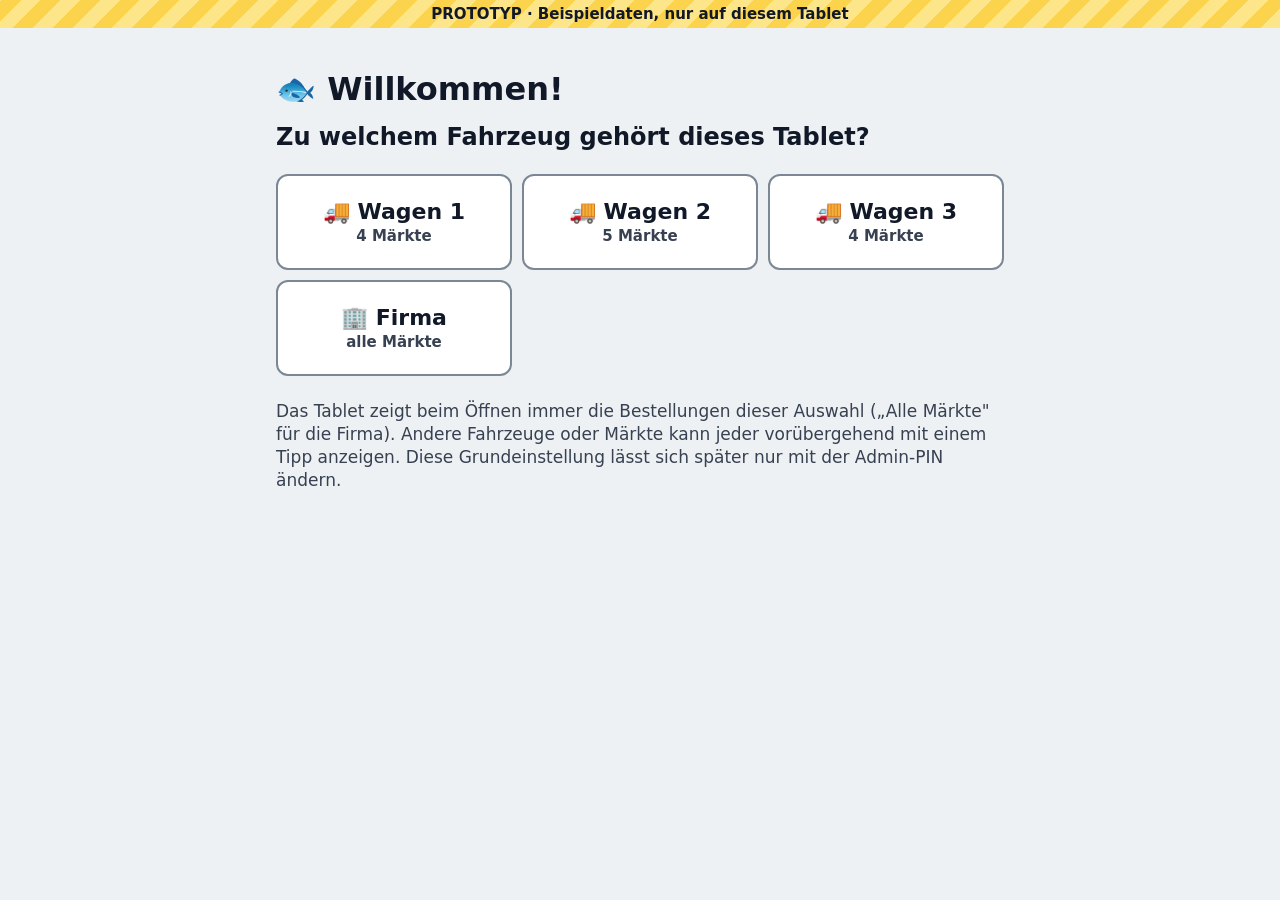
==== app/index.html @ 3f4c2bc9 "Schritt 1: Klickbarer Prototyp der Tablet-Bestellübersicht PWA ohne Framework mit Beispieldaten: Übe" ====
<!doctype html>
<html lang="de">
<head>
  <meta charset="utf-8">
  <meta name="viewport" content="width=device-width, initial-scale=1, viewport-fit=cover">
  <meta name="color-scheme" content="light">
  <meta name="theme-color" content="#0b4a7a">
  <meta name="mobile-web-app-capable" content="yes">
  <meta name="apple-mobile-web-app-capable" content="yes">
  <title>Bestellungen · Seefisch</title>
  <link rel="manifest" href="manifest.webmanifest">
  <link rel="icon" type="image/png" href="icons/icon-192.png">
  <link rel="apple-touch-icon" href="icons/icon-192.png">
  <link rel="stylesheet" href="app.css">
  <script type="module" src="js/main.js"></script>
</head>
<body>
  <div id="app">
    <div class="start-laden">
      <div class="dreher" aria-hidden="true"></div>
      <p>Bestellungen werden geladen …</p>
    </div>
  </div>
  <div id="overlay" hidden></div>
  <div id="toast" class="toast" role="status" aria-live="polite" hidden></div>
  <noscript><p class="start-laden">Bitte JavaScript aktivieren.</p></noscript>
</body>
</html>
---- app/app.css ----
/* Seefisch Bestellungen – Gestaltung nach den UI/UX-Regeln „Ein Blick, ein Tipp":
   große Tippflächen (≥ 64 px), dunkle Schrift auf hellem Grund (Kontrast ≥ 7:1),
   feste Farbbedeutungen: Orange = offen, Grün = abgeholt, Grau = storniert, Rot = Problem. */

:root {
  --haupt: #0b4a7a;          /* Meeresblau – einzige Hauptfarbe */
  --haupt-dunkel: #083a61;
  --haupt-hell: #e3eef7;
  --text: #111827;
  --text-2: #374151;
  --linie: #c3ccd6;
  --rahmen: #7b8794;         /* Ränder von Eingaben/Knöpfen (≥ 3:1) */
  --flaeche: #eef1f4;
  --karte: #ffffff;
  --offen: #9a3412;
  --offen-hell: #fff1e6;
  --abgeholt: #166534;
  --abgeholt-hell: #e7f6ec;
  --storniert: #4b5563;
  --storniert-hell: #eceef1;
  --fehler: #991b1b;
  --fehler-hell: #fdecec;
  --radius: 14px;
  --tipp: 64px;
  --schrift: Roboto, system-ui, -apple-system, "Segoe UI", Arial, sans-serif;
  color-scheme: light;
}

* { box-sizing: border-box; }
[hidden] { display: none !important; }
html { -webkit-text-size-adjust: 100%; }
body {
  margin: 0;
  background: var(--flaeche);
  color: var(--text);
  font-family: var(--schrift);
  font-size: 18px;
  line-height: 1.35;
  -webkit-tap-highlight-color: transparent;
}
body.overlay-offen { overflow: hidden; }
button { font: inherit; color: inherit; cursor: pointer; touch-action: manipulation; }
h1, h2, h3 { margin: 0; }

/* ---------- Knöpfe ---------- */

.knopf {
  min-height: var(--tipp);
  padding: 0 20px;
  border-radius: 12px;
  border: 2px solid var(--haupt);
  background: #fff;
  color: var(--haupt);
  font-size: 19px;
  font-weight: 700;
  display: inline-flex;
  align-items: center;
  justify-content: center;
  gap: 8px;
  text-align: center;
  line-height: 1.2;
  transition: background-color .1s, transform .1s;
}
.knopf:active { background: var(--haupt-hell); transform: scale(.98); }
.knopf.primaer { background: var(--haupt); color: #fff; }
.knopf.primaer:active { background: var(--haupt-dunkel); }
.knopf.gefahr { background: var(--fehler); border-color: var(--fehler); color: #fff; }
.knopf.gefahr-umriss { border-color: var(--fehler); color: var(--fehler); background: #fff; }
.knopf.gefahr-umriss:active { background: var(--fehler-hell); }
.knopf.breit { width: 100%; }
.knopf.klein { min-height: 48px; font-size: 17px; padding: 0 14px; }
.knopf.aktiv { background: var(--haupt); color: #fff; }
.knopf[disabled] { opacity: .45; cursor: default; transform: none; }

.knopf-reihe { display: flex; gap: 12px; flex-wrap: wrap; margin-top: 16px; }
.knopf-reihe > .knopf { flex: 1 1 200px; }
.knopf-spalte { display: flex; flex-direction: column; gap: 12px; margin-top: 20px; }

.mehr-knopf {
  width: 100%;
  min-height: 60px;
  margin-top: 10px;
  background: transparent;
  border: 2px dashed var(--rahmen);
  border-radius: 12px;
  font-size: 18px;
  font-weight: 700;
  color: var(--haupt);
}

/* ---------- Bildschirm-Gerüst ---------- */

.bs { min-height: 100vh; }
.inhalt { width: 100%; max-width: 1180px; margin: 0 auto; padding: 14px 16px 150px; }
.inhalt.schmal { max-width: 760px; padding-bottom: 60px; }

.demo-streifen {
  background: repeating-linear-gradient(-45deg, #fde68a 0 14px, #fcd34d 14px 28px);
  color: #111827;
  font-size: 15px;
  font-weight: 800;
  text-align: center;
  padding: 4px 8px;
}

.start-laden { text-align: center; padding: 80px 20px; font-size: 20px; color: var(--text-2); }
.start-laden .dreher { width: 40px; height: 40px; border-width: 4px; color: var(--haupt); }
.start-fehler { margin: 40px 16px; }

/* ---------- Kopfzeile ---------- */

.kopf {
  position: sticky;
  top: 0;
  z-index: 20;
  background: var(--haupt);
  color: #fff;
  display: flex;
  align-items: center;
  gap: 10px;
  padding: 10px 16px;
  min-height: 76px;
  box-shadow: 0 2px 8px rgba(0, 0, 0, .15);
}
.kopf-rechts { margin-left: auto; display: flex; align-items: center; gap: 8px; }
.kopf-titel { font-size: 22px; font-weight: 800; white-space: nowrap; overflow: hidden; text-overflow: ellipsis; }

.ansicht-knopf {
  min-height: 56px;
  max-width: 55%;
  background: #fff;
  color: var(--haupt);
  border: 0;
  border-radius: 12px;
  padding: 0 14px;
  font-size: 21px;
  font-weight: 800;
  display: flex;
  align-items: center;
  gap: 8px;
}
.ansicht-knopf:active { background: var(--haupt-hell); }
.ansicht-name { white-space: nowrap; overflow: hidden; text-overflow: ellipsis; }
.pfeil { font-size: .8em; }

.kopf-zurueck {
  min-height: 56px;
  background: #fff;
  color: var(--haupt);
  border: 0;
  border-radius: 12px;
  padding: 0 16px;
  font-size: 20px;
  font-weight: 800;
  white-space: nowrap;
}
.kopf-zurueck:active { background: var(--haupt-hell); }

.kopf-knopf {
  min-height: 56px;
  min-width: 56px;
  background: transparent;
  color: #fff;
  border: 2px solid rgba(255, 255, 255, .7);
  border-radius: 12px;
  font-size: 22px;
  display: inline-flex;
  align-items: center;
  justify-content: center;
  gap: 6px;
  padding: 0 10px;
}
.kopf-knopf:active { background: rgba(255, 255, 255, .2); }
.kopf-knopf-text { font-size: 17px; font-weight: 700; }
@media (max-width: 760px) { .kopf-knopf-text { display: none; } }

.status-pill {
  min-height: 48px;
  border-radius: 24px;
  border: 2px solid rgba(255, 255, 255, .7);
  background: transparent;
  color: #fff;
  font-size: 16px;
  font-weight: 700;
  padding: 0 14px;
  white-space: nowrap;
}
.status-pill.fehler { background: var(--fehler); border-color: #fff; }
.status-pill.wartet, .status-pill.laedt { background: #fff; color: var(--haupt); border-color: #fff; }

.temp-leiste {
  display: flex;
  align-items: center;
  flex-wrap: wrap;
  gap: 10px 16px;
  padding: 10px 16px;
  background: var(--haupt-hell);
  border-bottom: 3px dashed var(--haupt);
  font-size: 19px;
}
.temp-leiste .knopf { margin-left: auto; min-height: 56px; }

/* ---------- Titelzeile, Suche ---------- */

.titel-zeile { display: flex; align-items: center; gap: 12px; margin: 2px 0 10px; }
.titel-knopf {
  flex: 1;
  min-width: 0;
  min-height: 64px;
  text-align: left;
  background: none;
  border: 0;
  padding: 4px 0;
  display: flex;
  flex-direction: column;
  align-items: flex-start;
}
.titel-text { font-size: 25px; font-weight: 800; color: var(--text); }
.titel-zahlen { font-size: 18px; font-weight: 600; color: var(--text-2); }
.such-knopf { flex: none; }

.such-leiste { display: flex; gap: 10px; margin: 2px 0 14px; }
.such-leiste .eingabe { flex: 1; }
.such-zahl { margin-bottom: 4px; }

.tag-maerkte { font-size: 18px; color: var(--text-2); font-weight: 600; margin: -4px 0 12px; }
.hinweis-text { color: var(--text-2); font-size: 17px; }

/* ---------- Kacheln ---------- */

.kacheln {
  display: grid;
  grid-template-columns: repeat(auto-fill, minmax(min(100%, 460px), 1fr));
  gap: 12px;
}

.kachel {
  display: flex;
  background: var(--karte);
  border: 2px solid var(--linie);
  border-left-width: 10px;
  border-radius: var(--radius);
  min-height: 130px;
  overflow: hidden;
}
.kachel.offen { border-left-color: var(--offen); }
.kachel.abgeholt { border-left-color: var(--abgeholt); background: #fafdfb; }
.kachel.storniert { border-left-color: var(--storniert); background: #f7f8f9; }

.kachel-inhalt {
  flex: 1;
  min-width: 0;
  display: flex;
  flex-direction: column;
  align-items: flex-start;
  gap: 4px;
  padding: 12px 14px;
  background: none;
  border: 0;
  text-align: left;
}
.kachel-inhalt:active { background: var(--haupt-hell); }
.kachel-ware {
  font-size: 26px;
  font-weight: 800;
  line-height: 1.2;
  overflow-wrap: anywhere;
  display: -webkit-box;
  -webkit-line-clamp: 3;
  -webkit-box-orient: vertical;
  overflow: hidden;
  margin-top: 2px;
}
.kachel.storniert .kachel-ware { text-decoration: line-through; color: var(--storniert); }
.kachel-kunde { font-size: 22px; font-weight: 600; overflow-wrap: anywhere; }
.kachel-details {
  display: flex;
  flex-wrap: wrap;
  gap: 2px 18px;
  font-size: 18px;
  color: var(--text-2);
  overflow-wrap: anywhere;
}

.kachel-aktion {
  flex: none;
  width: 172px;
  border-left: 2px solid var(--linie);
  padding: 10px;
  display: flex;
  flex-direction: column;
  justify-content: center;
  gap: 8px;
}

@media (max-width: 520px) {
  .kachel { flex-direction: column; }
  .kachel-aktion { width: auto; border-left: 0; border-top: 2px solid var(--linie); }
}

.markt-etikett {
  display: inline-flex;
  align-items: center;
  flex-wrap: wrap;
  gap: 6px;
  background: var(--haupt);
  color: #fff;
  font-size: 17px;
  font-weight: 800;
  padding: 4px 10px;
  border-radius: 8px;
  max-width: 100%;
}
.markt-fz {
  font-weight: 700;
  background: #fff;
  color: var(--haupt);
  padding: 0 6px;
  border-radius: 5px;
}

/* Status: immer Wort + Zeichen + Farbe */
.status { display: flex; flex-direction: column; align-items: center; text-align: center; gap: 2px; }
.status-wort { font-size: 19px; font-weight: 800; }
.status-zeit { font-size: 15px; font-weight: 600; color: var(--text-2); }
.status.offen .status-wort { color: var(--offen); }
.status.abgeholt .status-wort { color: var(--abgeholt); }
.status.storniert .status-wort { color: var(--storniert); }

.abholen-knopf {
  position: relative;
  overflow: hidden;
  min-height: 80px;
  border: 3px solid var(--abgeholt);
  border-radius: 12px;
  background: #fff;
  color: var(--abgeholt);
  display: flex;
  flex-direction: column;
  align-items: center;
  justify-content: center;
  padding: 4px 8px;
  line-height: 1.15;
}
.abholen-knopf:active { background: var(--abgeholt-hell); }
.abholen-knopf.breit { width: 100%; min-height: 84px; }
.abholen-gross { font-size: 21px; font-weight: 800; }
.abholen-klein { font-size: 17px; font-weight: 700; }
.abholen-knopf.scharf { background: var(--abgeholt); color: #fff; }
.abholen-knopf.scharf .abholen-gross { font-size: 18px; }
.abholen-knopf.scharf::after {
  content: '';
  position: absolute;
  left: 0;
  bottom: 0;
  height: 7px;
  width: 100%;
  background: rgba(255, 255, 255, .9);
  animation: ablauf 4s linear forwards;
}
@keyframes ablauf { from { width: 100%; } to { width: 0; } }

/* ---------- Gruppen, leere Zustände ---------- */

.markt-kopf { font-size: 20px; font-weight: 800; color: var(--haupt-dunkel); margin: 18px 0 8px; }
.tag-block { margin-bottom: 8px; }
.tag-kopf {
  display: flex;
  align-items: center;
  flex-wrap: wrap;
  gap: 4px 12px;
  margin: 22px 0 6px;
  font-size: 22px;
  font-weight: 800;
}
.tag-link {
  background: none;
  border: 0;
  padding: 8px 0;
  min-height: 48px;
  font-size: 22px;
  font-weight: 800;
  color: var(--haupt-dunkel);
  text-decoration: underline;
  text-underline-offset: 4px;
}
.tag-zahl { font-size: 18px; font-weight: 700; color: var(--offen); }
.heute-marke { background: var(--haupt); color: #fff; font-size: 16px; padding: 3px 10px; border-radius: 6px; }
.tag-leer { font-size: 18px; color: var(--text-2); padding: 14px 16px; background: #fff; border: 2px dashed var(--linie); border-radius: var(--radius); }

.leer {
  background: #fff;
  border: 2px solid var(--linie);
  border-radius: var(--radius);
  padding: 30px 20px;
  text-align: center;
}
.leer-titel { font-size: 25px; font-weight: 800; }
.leer-text { font-size: 19px; color: var(--text-2); margin: 10px 0 18px; }

.alles-erledigt {
  background: var(--abgeholt-hell);
  color: var(--abgeholt);
  border: 2px solid var(--abgeholt);
  border-radius: var(--radius);
  padding: 18px;
  font-size: 21px;
  font-weight: 800;
  text-align: center;
}

.erledigt { margin-top: 14px; }
.erledigt .kacheln { margin-top: 12px; }
.erledigt-schalter {
  width: 100%;
  min-height: 62px;
  background: transparent;
  border: 2px dashed var(--rahmen);
  border-radius: 12px;
  font-size: 18px;
  font-weight: 700;
  color: var(--text-2);
}

/* ---------- Fußleiste ---------- */

.fuss {
  position: fixed;
  left: 0;
  right: 0;
  bottom: 0;
  z-index: 20;
  background: #fff;
  border-top: 2px solid var(--linie);
  box-shadow: 0 -4px 12px rgba(0, 0, 0, .06);
  padding: 10px 16px calc(10px + env(safe-area-inset-bottom));
  display: flex;
  align-items: center;
  gap: 8px;
}
.nav-pfeil { min-width: 60px; padding: 0; font-size: 32px; }
.nav-zeit { min-width: 96px; padding: 0 12px; }
.nav-zeit.zurueck-hinweis { border-width: 3px; }
.neu-knopf { margin-left: auto; min-height: 70px; font-size: 21px; padding: 0 20px; }
.neu-knopf .plus { font-size: 26px; }
@media (max-width: 560px) {
  .nav-zeit { min-width: 0; padding: 0 10px; }
  .neu-knopf { padding: 0 12px; font-size: 18px; }
}

/* ---------- Einblendung unten (Toast) ---------- */

.toast {
  position: fixed;
  left: 50%;
  transform: translateX(-50%);
  bottom: calc(104px + env(safe-area-inset-bottom));
  z-index: 60;
  width: calc(100% - 32px);
  max-width: 680px;
  background: var(--text);
  color: #fff;
  border-radius: 14px;
  padding: 10px 10px 10px 18px;
  display: flex;
  align-items: center;
  gap: 12px;
  font-size: 19px;
  font-weight: 700;
  box-shadow: 0 6px 20px rgba(0, 0, 0, .3);
}
.toast-erfolg { background: var(--abgeholt); }
.toast-fehler { background: var(--fehler); }
.toast-text { flex: 1; padding: 8px 0; }
.toast-knopf {
  flex: none;
  min-height: 56px;
  padding: 0 18px;
  border-radius: 10px;
  border: 2px solid #fff;
  background: #fff;
  color: var(--text);
  font-size: 18px;
  font-weight: 800;
}
.toast-knopf:active { background: #e5e7eb; }

/* ---------- Formular ---------- */

.formular .meldung.info { display: flex; align-items: center; justify-content: space-between; gap: 12px; flex-wrap: wrap; }
.feld { margin: 0 0 26px; }
.feld-titel {
  display: flex;
  align-items: baseline;
  flex-wrap: wrap;
  gap: 4px 10px;
  margin: 0 0 10px;
  font-size: 21px;
  font-weight: 800;
}
.pflicht { color: var(--fehler); }
.feld-hinweis { font-size: 16px; font-weight: 600; color: var(--text-2); }
.ok-marke { display: none; color: var(--abgeholt); font-size: 22px; }
.feld.ok .ok-marke { display: inline; }
.feld-fehler { color: var(--fehler); font-weight: 700; font-size: 18px; margin-top: 8px; }
.feld-fehler:empty { display: none; }
.feld-leer { font-size: 18px; color: var(--text-2); padding: 16px; border: 2px dashed var(--linie); border-radius: 12px; background: #fff; }
.gruppe-titel { font-size: 17px; font-weight: 700; color: var(--text-2); margin: 12px 0 8px; }

.eingabe {
  width: 100%;
  min-height: 64px;
  font: inherit;
  font-size: 22px;
  padding: 12px 14px;
  border: 2px solid var(--rahmen);
  border-radius: 12px;
  background: #fff;
  color: var(--text);
}
textarea.eingabe { min-height: 116px; resize: vertical; line-height: 1.3; }
.eingabe::placeholder { color: #6b7280; }
.eingabe:focus { outline: 3px solid var(--haupt); outline-offset: 1px; border-color: var(--haupt); }
.feld.fehlerhaft .eingabe { border-color: var(--fehler); border-width: 3px; }
.feld.fehlerhaft .auswahl-gitter { outline: 3px solid var(--fehler); outline-offset: 4px; border-radius: 12px; }

.auswahl-gitter { display: grid; grid-template-columns: repeat(auto-fill, minmax(168px, 1fr)); gap: 10px; }
.auswahl-gitter.gross { grid-template-columns: repeat(auto-fill, minmax(220px, 1fr)); }
.auswahl-gitter.gross .auswahl { min-height: 96px; font-size: 22px; }
.auswahl {
  min-height: 72px;
  border: 2px solid var(--rahmen);
  background: #fff;
  border-radius: 12px;
  padding: 8px 10px;
  font-size: 19px;
  font-weight: 700;
  text-align: center;
  line-height: 1.2;
  display: flex;
  flex-direction: column;
  align-items: center;
  justify-content: center;
  gap: 2px;
}
.auswahl:active { background: var(--haupt-hell); }
.auswahl small { font-size: 15px; font-weight: 600; color: var(--text-2); }
.auswahl.gewaehlt { background: var(--haupt); border-color: var(--haupt); color: #fff; }
.auswahl.gewaehlt small { color: #dbe7f2; }
.auswahl-gitter.namen .auswahl { min-height: 76px; font-size: 22px; }
.speichern-knopf { min-height: 80px; font-size: 23px; margin-top: 8px; }
.speichern-knopf + .knopf { margin-top: 12px; }

.meldung { border-radius: 12px; padding: 14px 16px; font-weight: 700; font-size: 18px; margin: 0 0 16px; }
.meldung.fehler { background: var(--fehler-hell); color: var(--fehler); border: 2px solid var(--fehler); }
.meldung.info { background: var(--haupt-hell); color: var(--haupt-dunkel); border: 2px solid var(--haupt); }

.dreher {
  display: inline-block;
  width: 22px;
  height: 22px;
  border: 3px solid currentColor;
  border-right-color: transparent;
  border-radius: 50%;
  animation: drehen .8s linear infinite;
}
@keyframes drehen { to { transform: rotate(360deg); } }

/* ---------- Detail, Bestätigung ---------- */

.detail-karte {
  background: #fff;
  border: 2px solid var(--linie);
  border-left-width: 10px;
  border-radius: var(--radius);
  padding: 16px 18px;
  display: flex;
  flex-direction: column;
  gap: 8px;
}
.detail-karte.offen { border-left-color: var(--offen); }
.detail-karte.abgeholt { border-left-color: var(--abgeholt); }
.detail-karte.storniert { border-left-color: var(--storniert); }
.detail-oben { display: flex; align-items: flex-start; justify-content: space-between; gap: 12px; flex-wrap: wrap; }
.detail-oben .status { align-items: flex-end; text-align: right; }
.detail-datum { font-size: 20px; }
.detail-ware { font-size: 30px; font-weight: 800; line-height: 1.2; overflow-wrap: anywhere; white-space: pre-wrap; }
.detail-kunde { font-size: 25px; font-weight: 700; }
.detail-zeile { display: flex; gap: 12px; font-size: 19px; overflow-wrap: anywhere; }
.detail-zeile.klein { font-size: 16px; color: var(--text-2); }
.detail-label { flex: none; width: 150px; font-weight: 700; color: var(--text-2); }
.detail-verlauf { border-top: 2px solid var(--linie); margin-top: 6px; padding-top: 10px; display: flex; flex-direction: column; gap: 4px; }
.detail-aktionen { display: flex; flex-direction: column; gap: 12px; margin-top: 18px; }

.storno-bereich { margin-top: 48px; padding-top: 22px; border-top: 2px dashed var(--linie); }
.storno-bereich.offen { background: var(--fehler-hell); border: 2px solid var(--fehler); border-radius: var(--radius); padding: 18px; }
.storno-frage { font-size: 22px; font-weight: 800; color: var(--fehler); margin: 0 0 6px; }
.storno-hinweis { margin: 0 0 16px; color: var(--text-2); }

.erfolg-kopf {
  background: var(--abgeholt);
  color: #fff;
  border-radius: var(--radius);
  padding: 22px 16px;
  margin-bottom: 16px;
  display: flex;
  align-items: center;
  justify-content: center;
  gap: 14px;
  font-size: 26px;
  font-weight: 800;
}
.erfolg-symbol {
  width: 52px;
  height: 52px;
  border-radius: 50%;
  background: #fff;
  color: var(--abgeholt);
  display: grid;
  place-items: center;
  font-size: 32px;
}

/* ---------- Einstellungen, Einrichtung ---------- */

.einst-abschnitt { background: #fff; border: 2px solid var(--linie); border-radius: var(--radius); padding: 16px 18px; margin-bottom: 16px; }
.einst-abschnitt h2 { font-size: 22px; margin-bottom: 8px; }
.einst-abschnitt p { margin: 6px 0; }
.einst-abschnitt .knopf { margin-top: 10px; }
.schalter-zeile { display: flex; align-items: center; gap: 14px; padding: 12px 0; border-bottom: 1px solid var(--linie); }
.schalter-text { flex: 1; display: flex; flex-direction: column; gap: 2px; }
.schalter-text span { color: var(--text-2); font-size: 16px; }
.knopf.schalter { min-width: 110px; margin-top: 0; }
.knopf.schalter.an { background: var(--haupt); color: #fff; }

.einrichtung { padding-top: 40px; }
.einrichtung h1 { font-size: 32px; margin-bottom: 10px; }
.einrichtung-frage { font-size: 24px; font-weight: 700; margin: 0 0 20px; }
.einrichtung .hinweis-text { margin-top: 24px; }

/* ---------- Einblendungen von unten ---------- */

.overlay-hintergrund {
  position: fixed;
  inset: 0;
  z-index: 50;
  background: rgba(17, 24, 39, .55);
  display: flex;
  align-items: flex-end;
  justify-content: center;
}
.blatt {
  background: #fff;
  width: 100%;
  max-width: 820px;
  max-height: 90vh;
  overflow-y: auto;
  border-radius: 20px 20px 0 0;
  padding: 16px 16px calc(24px + env(safe-area-inset-bottom));
}
.blatt-kopf { display: flex; align-items: center; justify-content: space-between; gap: 12px; margin-bottom: 12px; }
.blatt-kopf h2 { font-size: 24px; }
.blatt-titel { font-size: 20px; margin: 18px 0 8px; }
.blatt-abstand { margin-bottom: 8px; }

.kalender { display: flex; flex-direction: column; gap: 6px; }
.kalender-zeile { display: grid; grid-template-columns: 52px repeat(var(--spalten), 1fr); gap: 6px; }
.kalender-kopf span { text-align: center; font-weight: 800; color: var(--text-2); font-size: 16px; }
.kw-knopf {
  min-height: 72px;
  border: 0;
  border-radius: 10px;
  background: var(--flaeche);
  font-size: 16px;
  font-weight: 800;
  color: var(--haupt);
}
.tag-zelle {
  min-height: 72px;
  border: 2px solid var(--rahmen);
  border-radius: 10px;
  background: #fff;
  display: flex;
  flex-direction: column;
  align-items: center;
  justify-content: center;
  gap: 1px;
  padding: 2px;
  line-height: 1.1;
}
.tag-zelle:disabled { border-color: transparent; background: transparent; color: #9ca3af; }
.tag-zelle.heute { border-width: 3px; border-color: var(--haupt); }
.tag-zelle.gewaehlt { background: var(--haupt); color: #fff; border-color: var(--haupt); }
.tag-nr { font-size: 22px; font-weight: 800; }
.tag-monat { font-size: 13px; font-weight: 700; }
.tag-anzahl { font-size: 13px; font-weight: 800; color: var(--offen); }
.tag-zelle.gewaehlt .tag-anzahl { color: #fff; }

.pin-punkte { display: flex; justify-content: center; gap: 18px; margin: 18px 0; }
.pin-punkt { width: 24px; height: 24px; border-radius: 50%; border: 3px solid var(--haupt); }
.pin-punkt.voll { background: var(--haupt); }
.pin-status { text-align: center; font-weight: 700; color: var(--text-2); }
.pin-feld { display: grid; grid-template-columns: repeat(3, 1fr); gap: 10px; max-width: 420px; margin: 0 auto; }
.pin-taste {
  min-height: 80px;
  border: 2px solid var(--rahmen);
  border-radius: 14px;
  background: #fff;
  font-size: 32px;
  font-weight: 800;
}
.pin-taste.klein { font-size: 19px; }
.pin-taste:active { background: var(--haupt-hell); }
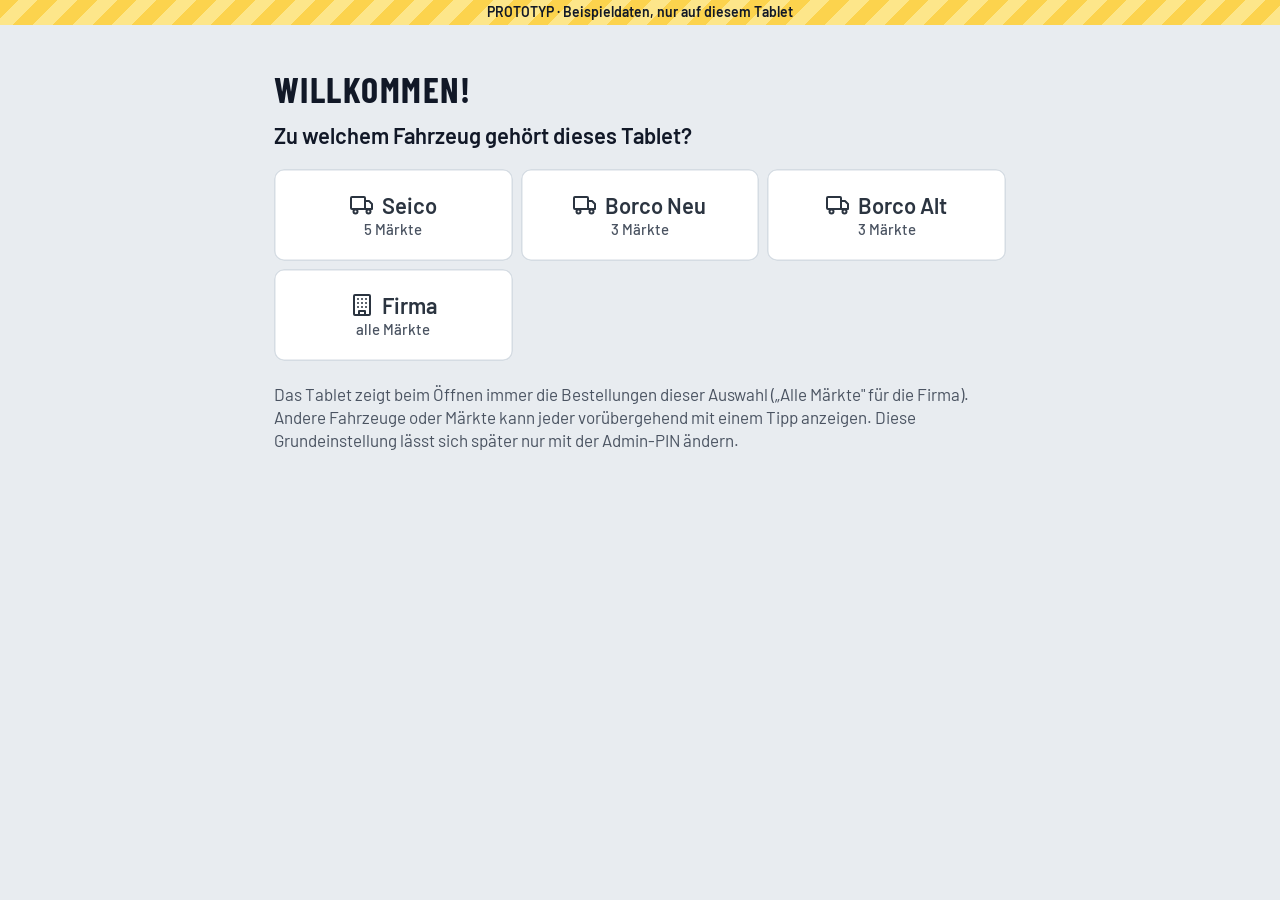
==== commit 7b59b135: "Neues Design nach Designvorlage F6 - Variablen und Komponenten 1:1 aus design-vorlage/vorlage.css, S" ====
--- a/app/index.html
+++ b/app/index.html
@@ -4,7 +4,7 @@
   <meta charset="utf-8">
   <meta name="viewport" content="width=device-width, initial-scale=1, viewport-fit=cover">
   <meta name="color-scheme" content="light">
-  <meta name="theme-color" content="#0b4a7a">
+  <meta name="theme-color" content="#FFFFFF">
   <meta name="mobile-web-app-capable" content="yes">
   <meta name="apple-mobile-web-app-capable" content="yes">
   <title>Bestellungen · Seefisch</title>
--- a/app/app.css
+++ b/app/app.css
@@ -1,559 +1,562 @@
-/* Seefisch Bestellungen – Gestaltung nach den UI/UX-Regeln „Ein Blick, ein Tipp":
-   große Tippflächen (≥ 64 px), dunkle Schrift auf hellem Grund (Kontrast ≥ 7:1),
-   feste Farbbedeutungen: Orange = offen, Grün = abgeholt, Grau = storniert, Rot = Problem. */
+/* Seefisch Bestellungen – Gestaltung nach Designvorlage F6 (design-vorlage/vorlage.css).
+   Variablen und Komponentenwerte 1:1 aus der Vorlage übernommen.
+   Farbregel: Dunkelblau gefüllt NUR „Neue Bestellung". Blau = offen / aktive Auswahl,
+   Grün = abgeholt, Rot = storniert – nie für etwas anderes. Fehler: dunkel + ⚠. */
+
+/* ---------- Schriften (selbst gehostet, funktionieren offline) ---------- */
+@font-face { font-family: "Barlow"; font-weight: 400; src: url("schriften/barlow-latin-400-normal.woff2") format("woff2"); font-display: swap; }
+@font-face { font-family: "Barlow"; font-weight: 500; src: url("schriften/barlow-latin-500-normal.woff2") format("woff2"); font-display: swap; }
+@font-face { font-family: "Barlow"; font-weight: 600; src: url("schriften/barlow-latin-600-normal.woff2") format("woff2"); font-display: swap; }
+@font-face { font-family: "Barlow Condensed"; font-weight: 600; src: url("schriften/barlow-condensed-latin-600-normal.woff2") format("woff2"); font-display: swap; }
+@font-face { font-family: "Barlow Condensed"; font-weight: 700; src: url("schriften/barlow-condensed-latin-700-normal.woff2") format("woff2"); font-display: swap; }
 
 :root {
-  --haupt: #0b4a7a;          /* Meeresblau – einzige Hauptfarbe */
-  --haupt-dunkel: #083a61;
-  --haupt-hell: #e3eef7;
+  /* Flächen */
+  --hintergrund: #E8ECF0;        /* App-Hintergrund hinter den Zetteln */
+  --flaeche: #FFFFFF;            /* Kopfleiste, offene Zettel */
+  --kopf-linie: #D5DCE3;
+
+  /* Text */
   --text: #111827;
-  --text-2: #374151;
-  --linie: #c3ccd6;
-  --rahmen: #7b8794;         /* Ränder von Eingaben/Knöpfen (≥ 3:1) */
-  --flaeche: #eef1f4;
-  --karte: #ffffff;
-  --offen: #9a3412;
-  --offen-hell: #fff1e6;
-  --abgeholt: #166534;
-  --abgeholt-hell: #e7f6ec;
-  --storniert: #4b5563;
-  --storniert-hell: #eceef1;
-  --fehler: #991b1b;
-  --fehler-hell: #fdecec;
-  --radius: 14px;
-  --tipp: 64px;
-  --schrift: Roboto, system-ui, -apple-system, "Segoe UI", Arial, sans-serif;
+  --text-2: #1F2937;             /* Kundenname */
+  --text-3: #4A5361;             /* Telefon, Kommentar, Zähler, Status-Text */
+  --icon: #3D4652;
+
+  /* Hauptfarbe Blau – NUR für Primäraktion, aktive Auswahl, offene Bestellung */
+  --blau: #0B3D66;               /* Primärbutton „Neue Bestellung", Marktname */
+  --blau-rahmen: #4F79A3;        /* Rahmen offene Bestellung (3 px) */
+  --blau-feld: #E3ECF5;          /* Bestellfeld im offenen Zettel */
+  --blau-feld-text: #0B2A47;
+  --blau-aktiv: #DCE7F2;         /* aktiver Tag */
+  --blau-aktiv-rand: #5B84AB;
+  --blau-auswahl: #D3E2F0;       /* Fahrzeug-Auswahl */
+  --blau-auswahl-rand: #9FBBD6;
+  --tag-normal: #F5F7F9;
+  --tag-normal-text: #2B3440;
+  --strich: #C3D3E3;             /* gestrichelte Trennlinie im offenen Zettel */
+
+  /* Sekundärbutton „Als abgeholt markieren" – bewusst dezent */
+  --sekundaer: #F0F3F6;
+  --sekundaer-text: #3A4D61;
+
+  /* Status Abgeholt (Grün) */
+  --gruen-flaeche: #E2F3E7;
+  --gruen-rand: #8CCB9F;
+  --gruen-linie: #A9D8B7;
+  --gruen-punkt: #1E7A3C;
+  --gruen-text: #14532D;
+  --gruen-ware: #163A23;
+  --gruen-kunde: #1F3A2A;
+
+  /* Status Storniert (Rot) */
+  --rot-flaeche: #FBEAEA;
+  --rot-rand: #E3A0A0;
+  --rot-linie: #EBBDBD;
+  --rot-punkt: #B42323;
+  --rot-text: #8F1D1D;
+  --rot-ware: #4C1A1A;
+
+  /* Online-Punkt */
+  --online: #1E7A3C;
+
+  /* Schrift */
+  --schrift: "Barlow", system-ui, sans-serif;
+  --schrift-schmal: "Barlow Condensed", "Barlow", sans-serif;
+
+  /* Maße */
+  --radius-zettel: 6px;
+  --radius-feld: 5px;
+  --radius-button: 10px;
+  --radius-primaer: 12px;
+  --tipp-min: 56px;              /* kleinste Tippfläche */
+  --abstand-rand: 20px;          /* Seitenrand Hochformat (Querformat 24px) */
+  --abstand-zettel: 12px;        /* Abstand zwischen Zetteln */
+
   color-scheme: light;
 }
 
 * { box-sizing: border-box; }
 [hidden] { display: none !important; }
 html { -webkit-text-size-adjust: 100%; }
+html, body { margin: 0; }
 body {
-  margin: 0;
-  background: var(--flaeche);
+  background: var(--hintergrund);
+  font-family: var(--schrift);
   color: var(--text);
-  font-family: var(--schrift);
   font-size: 18px;
   line-height: 1.35;
   -webkit-tap-highlight-color: transparent;
 }
 body.overlay-offen { overflow: hidden; }
-button { font: inherit; color: inherit; cursor: pointer; touch-action: manipulation; }
-h1, h2, h3 { margin: 0; }
-
-/* ---------- Knöpfe ---------- */
-
-.knopf {
-  min-height: var(--tipp);
-  padding: 0 20px;
-  border-radius: 12px;
-  border: 2px solid var(--haupt);
-  background: #fff;
-  color: var(--haupt);
-  font-size: 19px;
-  font-weight: 700;
-  display: inline-flex;
-  align-items: center;
-  justify-content: center;
-  gap: 8px;
-  text-align: center;
-  line-height: 1.2;
-  transition: background-color .1s, transform .1s;
-}
-.knopf:active { background: var(--haupt-hell); transform: scale(.98); }
-.knopf.primaer { background: var(--haupt); color: #fff; }
-.knopf.primaer:active { background: var(--haupt-dunkel); }
-.knopf.gefahr { background: var(--fehler); border-color: var(--fehler); color: #fff; }
-.knopf.gefahr-umriss { border-color: var(--fehler); color: var(--fehler); background: #fff; }
-.knopf.gefahr-umriss:active { background: var(--fehler-hell); }
-.knopf.breit { width: 100%; }
-.knopf.klein { min-height: 48px; font-size: 17px; padding: 0 14px; }
-.knopf.aktiv { background: var(--haupt); color: #fff; }
-.knopf[disabled] { opacity: .45; cursor: default; transform: none; }
-
-.knopf-reihe { display: flex; gap: 12px; flex-wrap: wrap; margin-top: 16px; }
-.knopf-reihe > .knopf { flex: 1 1 200px; }
-.knopf-spalte { display: flex; flex-direction: column; gap: 12px; margin-top: 20px; }
-
-.mehr-knopf {
-  width: 100%;
-  min-height: 60px;
-  margin-top: 10px;
-  background: transparent;
-  border: 2px dashed var(--rahmen);
-  border-radius: 12px;
-  font-size: 18px;
-  font-weight: 700;
-  color: var(--haupt);
-}
-
-/* ---------- Bildschirm-Gerüst ---------- */
+button { font-family: inherit; font-size: inherit; color: inherit; cursor: pointer; border: 0; background: none; padding: 0; touch-action: manipulation; }
+button:disabled { cursor: default; opacity: .4; }
+svg { display: block; flex-shrink: 0; }
+h1, h2, h3, p { margin: 0; }
 
 .bs { min-height: 100vh; }
-.inhalt { width: 100%; max-width: 1180px; margin: 0 auto; padding: 14px 16px 150px; }
-.inhalt.schmal { max-width: 760px; padding-bottom: 60px; }
 
 .demo-streifen {
   background: repeating-linear-gradient(-45deg, #fde68a 0 14px, #fcd34d 14px 28px);
-  color: #111827;
-  font-size: 15px;
-  font-weight: 800;
+  color: var(--text);
+  font-size: 14px;
+  font-weight: 600;
   text-align: center;
-  padding: 4px 8px;
-}
-
-.start-laden { text-align: center; padding: 80px 20px; font-size: 20px; color: var(--text-2); }
-.start-laden .dreher { width: 40px; height: 40px; border-width: 4px; color: var(--haupt); }
-.start-fehler { margin: 40px 16px; }
-
-/* ---------- Kopfzeile ---------- */
+  padding: 3px 8px;
+}
+
+.start-laden { text-align: center; padding: 80px 20px; font-size: 20px; color: var(--text-3); }
+.start-laden .dreher { width: 40px; height: 40px; border-width: 4px; color: var(--blau-rahmen); margin: 0 auto 12px; }
+.start-fehler { margin: 40px var(--abstand-rand); }
+
+/* ---------- Kopfleiste ---------- */
 
 .kopf {
   position: sticky;
   top: 0;
   z-index: 20;
-  background: var(--haupt);
-  color: #fff;
+  background: var(--flaeche);
+  box-shadow: 0 1px 0 var(--kopf-linie);
+  padding: 14px var(--abstand-rand) 0;
+  display: flex;
+  flex-direction: column;
+  gap: 14px;
+}
+.kopf-zeile { display: flex; align-items: center; gap: 12px; }
+.fahrzeug {
+  height: 56px;
+  max-width: 55%;
+  padding: 0 16px;
+  border-radius: 12px;
+  background: var(--blau-auswahl);
+  color: var(--blau);
+  box-shadow: inset 0 0 0 1.5px var(--blau-auswahl-rand);
   display: flex;
   align-items: center;
   gap: 10px;
-  padding: 10px 16px;
-  min-height: 76px;
-  box-shadow: 0 2px 8px rgba(0, 0, 0, .15);
-}
-.kopf-rechts { margin-left: auto; display: flex; align-items: center; gap: 8px; }
-.kopf-titel { font-size: 22px; font-weight: 800; white-space: nowrap; overflow: hidden; text-overflow: ellipsis; }
-
-.ansicht-knopf {
-  min-height: 56px;
-  max-width: 55%;
-  background: #fff;
-  color: var(--haupt);
-  border: 0;
+  font-size: 20px;
+  font-weight: 600;
+}
+.fahrzeug:active { box-shadow: inset 0 0 0 2.5px var(--blau-aktiv-rand); }
+.fahrzeug-name { white-space: nowrap; overflow: hidden; text-overflow: ellipsis; }
+.platzhalter { flex: 1; }
+
+.sync {
+  min-height: var(--tipp-min);
+  font-size: 16px;
+  color: var(--text-3);
+  display: flex;
+  align-items: center;
+  gap: 8px;
+  white-space: nowrap;
+}
+.sync::before { content: ""; width: 10px; height: 10px; border-radius: 50%; background: var(--online); flex-shrink: 0; }
+.sync.laedt::before, .sync.wartet::before { background: var(--text-3); }
+.sync.fehler { color: var(--text); font-weight: 600; }
+.sync.fehler::before { background: transparent; box-shadow: inset 0 0 0 2px var(--text); }
+
+.icon-knopf {
+  width: var(--tipp-min);
+  height: var(--tipp-min);
+  border-radius: var(--radius-button);
+  color: var(--icon);
+  display: flex;
+  align-items: center;
+  justify-content: center;
+  flex-shrink: 0;
+}
+.icon-knopf:active { background: var(--sekundaer); }
+
+/* Unterseiten: gleiche helle Kopfleiste, eine Zeile */
+.kopf.unter { flex-direction: row; align-items: center; gap: 12px; padding: 10px var(--abstand-rand); }
+.kopf-zurueck {
+  height: 56px;
+  padding: 0 16px 0 10px;
   border-radius: 12px;
-  padding: 0 14px;
-  font-size: 21px;
-  font-weight: 800;
-  display: flex;
-  align-items: center;
-  gap: 8px;
-}
-.ansicht-knopf:active { background: var(--haupt-hell); }
-.ansicht-name { white-space: nowrap; overflow: hidden; text-overflow: ellipsis; }
-.pfeil { font-size: .8em; }
-
-.kopf-zurueck {
-  min-height: 56px;
-  background: #fff;
-  color: var(--haupt);
-  border: 0;
-  border-radius: 12px;
-  padding: 0 16px;
-  font-size: 20px;
-  font-weight: 800;
+  background: var(--sekundaer);
+  color: var(--sekundaer-text);
+  display: flex;
+  align-items: center;
+  gap: 4px;
+  font-size: 19px;
+  font-weight: 600;
   white-space: nowrap;
 }
-.kopf-zurueck:active { background: var(--haupt-hell); }
-
-.kopf-knopf {
-  min-height: 56px;
-  min-width: 56px;
-  background: transparent;
-  color: #fff;
-  border: 2px solid rgba(255, 255, 255, .7);
-  border-radius: 12px;
-  font-size: 22px;
-  display: inline-flex;
-  align-items: center;
-  justify-content: center;
-  gap: 6px;
-  padding: 0 10px;
-}
-.kopf-knopf:active { background: rgba(255, 255, 255, .2); }
-.kopf-knopf-text { font-size: 17px; font-weight: 700; }
-@media (max-width: 760px) { .kopf-knopf-text { display: none; } }
-
-.status-pill {
-  min-height: 48px;
-  border-radius: 24px;
-  border: 2px solid rgba(255, 255, 255, .7);
-  background: transparent;
-  color: #fff;
-  font-size: 16px;
-  font-weight: 700;
-  padding: 0 14px;
-  white-space: nowrap;
-}
-.status-pill.fehler { background: var(--fehler); border-color: #fff; }
-.status-pill.wartet, .status-pill.laedt { background: #fff; color: var(--haupt); border-color: #fff; }
-
-.temp-leiste {
-  display: flex;
-  align-items: center;
-  flex-wrap: wrap;
-  gap: 10px 16px;
-  padding: 10px 16px;
-  background: var(--haupt-hell);
-  border-bottom: 3px dashed var(--haupt);
-  font-size: 19px;
-}
-.temp-leiste .knopf { margin-left: auto; min-height: 56px; }
-
-/* ---------- Titelzeile, Suche ---------- */
-
-.titel-zeile { display: flex; align-items: center; gap: 12px; margin: 2px 0 10px; }
-.titel-knopf {
+.kopf-zurueck:active { box-shadow: inset 0 0 0 2px var(--sekundaer-text); }
+.kopf-titel {
   flex: 1;
   min-width: 0;
-  min-height: 64px;
-  text-align: left;
-  background: none;
-  border: 0;
-  padding: 4px 0;
+  font-family: var(--schrift-schmal);
+  font-size: 26px;
+  font-weight: 700;
+  letter-spacing: .06em;
+  text-transform: uppercase;
+  white-space: nowrap;
+  overflow: hidden;
+  text-overflow: ellipsis;
+}
+
+.temp-leiste {
+  display: flex;
+  align-items: center;
+  flex-wrap: wrap;
+  gap: 8px 16px;
+  padding: 8px var(--abstand-rand);
+  background: var(--blau-aktiv);
+  box-shadow: inset 0 -2px 0 var(--blau-aktiv-rand);
+  color: var(--blau);
+  font-size: 18px;
+}
+.temp-leiste .knopf { margin-left: auto; background: var(--flaeche); color: var(--blau); }
+
+/* ---------- Tagesleiste ---------- */
+
+.tage { display: grid; grid-template-columns: repeat(6, minmax(0, 1fr)); gap: 8px; padding-bottom: 14px; }
+.tag {
+  height: 92px;
+  border-radius: var(--radius-button);
+  background: var(--tag-normal);
+  color: var(--tag-normal-text);
   display: flex;
   flex-direction: column;
-  align-items: flex-start;
-}
-.titel-text { font-size: 25px; font-weight: 800; color: var(--text); }
-.titel-zahlen { font-size: 18px; font-weight: 600; color: var(--text-2); }
-.such-knopf { flex: none; }
-
-.such-leiste { display: flex; gap: 10px; margin: 2px 0 14px; }
-.such-leiste .eingabe { flex: 1; }
-.such-zahl { margin-bottom: 4px; }
-
-.tag-maerkte { font-size: 18px; color: var(--text-2); font-weight: 600; margin: -4px 0 12px; }
-.hinweis-text { color: var(--text-2); font-size: 17px; }
-
-/* ---------- Kacheln ---------- */
-
-.kacheln {
-  display: grid;
-  grid-template-columns: repeat(auto-fill, minmax(min(100%, 460px), 1fr));
-  gap: 12px;
-}
-
-.kachel {
-  display: flex;
-  background: var(--karte);
-  border: 2px solid var(--linie);
-  border-left-width: 10px;
-  border-radius: var(--radius);
-  min-height: 130px;
-  overflow: hidden;
-}
-.kachel.offen { border-left-color: var(--offen); }
-.kachel.abgeholt { border-left-color: var(--abgeholt); background: #fafdfb; }
-.kachel.storniert { border-left-color: var(--storniert); background: #f7f8f9; }
-
-.kachel-inhalt {
+  align-items: center;
+  justify-content: center;
+  gap: 2px;
+}
+.tag .text { display: contents; }              /* Hochformat: Wochentag – Zahl – Anzahl untereinander */
+.tag .wt { order: 0; }
+.tag .nr { order: 1; }
+.tag .anz { order: 2; }
+.tag .wt, .tag .anz { font-size: 15px; font-weight: 500; letter-spacing: .04em; color: var(--text-3); }
+.tag .anz { font-size: 14px; letter-spacing: 0; }
+.tag .nr { font-family: var(--schrift-schmal); font-size: 30px; font-weight: 700; line-height: 1; }
+.tag.aktiv { background: var(--blau-aktiv); color: var(--blau); box-shadow: inset 0 0 0 2px var(--blau-aktiv-rand); }
+.tag.aktiv .wt, .tag.aktiv .anz { color: var(--blau); font-weight: 600; }
+.nur-quer { display: none; }
+
+.such-leiste { display: flex; gap: 10px; padding-bottom: 14px; }
+.such-leiste .eingabe { flex: 1; min-height: var(--tipp-min); }
+
+/* ---------- Liste ---------- */
+
+.liste {
+  width: 100%;
+  max-width: 1280px;
+  margin: 0 auto;
+  padding: 18px var(--abstand-rand) 120px;
+  display: flex;
+  flex-direction: column;
+  gap: var(--abstand-zettel);
+}
+.markt { display: flex; align-items: center; justify-content: space-between; flex-wrap: wrap; gap: 4px 12px; }
+.raster + .markt, .leer-zeile + .markt { margin-top: 14px; }
+.markt-name { display: flex; align-items: center; gap: 8px; color: var(--blau); min-width: 0; }
+.markt-name h2 {
+  margin: 0;
+  font-family: var(--schrift-schmal);
+  font-size: 26px;
+  font-weight: 700;
+  letter-spacing: .06em;
+  text-transform: uppercase;
+  color: var(--text);
+  overflow-wrap: anywhere;
+}
+.markt.klein .markt-name h2 { font-size: 21px; }
+.markt.klein .zaehler { font-size: 16px; }
+.markt-fz {
+  font-size: 15px;
+  font-weight: 600;
+  color: var(--text-3);
+  background: var(--flaeche);
+  box-shadow: inset 0 0 0 1px var(--kopf-linie);
+  border-radius: var(--radius-feld);
+  padding: 1px 8px;
+  white-space: nowrap;
+}
+.zaehler { font-size: 17px; color: var(--text-3); }
+.zaehler b { color: var(--text); font-weight: 600; }
+
+.raster { display: grid; grid-template-columns: minmax(0, 1fr); gap: var(--abstand-zettel); align-items: start; }
+
+.wochen-kopf { display: flex; align-items: center; gap: 6px; }
+.wochen-kopf h2 {
   flex: 1;
-  min-width: 0;
-  display: flex;
-  flex-direction: column;
-  align-items: flex-start;
-  gap: 4px;
-  padding: 12px 14px;
-  background: none;
-  border: 0;
-  text-align: left;
-}
-.kachel-inhalt:active { background: var(--haupt-hell); }
-.kachel-ware {
+  text-align: center;
+  font-family: var(--schrift-schmal);
+  font-size: 24px;
+  font-weight: 700;
+  letter-spacing: .04em;
+  text-transform: uppercase;
+}
+.tag-titel {
+  display: flex;
+  align-items: center;
+  gap: 10px;
+  margin-top: 16px;
+  padding-bottom: 6px;
+  border-bottom: 2px solid var(--kopf-linie);
+  font-family: var(--schrift-schmal);
   font-size: 26px;
-  font-weight: 800;
-  line-height: 1.2;
-  overflow-wrap: anywhere;
-  display: -webkit-box;
-  -webkit-line-clamp: 3;
-  -webkit-box-orient: vertical;
-  overflow: hidden;
-  margin-top: 2px;
-}
-.kachel.storniert .kachel-ware { text-decoration: line-through; color: var(--storniert); }
-.kachel-kunde { font-size: 22px; font-weight: 600; overflow-wrap: anywhere; }
-.kachel-details {
-  display: flex;
-  flex-wrap: wrap;
-  gap: 2px 18px;
+  font-weight: 700;
+  letter-spacing: .04em;
+  text-transform: uppercase;
+}
+.tag-titel:first-child { margin-top: 0; }
+.tag-link { min-height: 48px; text-transform: inherit; letter-spacing: inherit; font: inherit; color: var(--text); }
+.heute-marke {
+  font-family: var(--schrift);
+  font-size: 15px;
+  font-weight: 600;
+  letter-spacing: .04em;
+  color: var(--blau);
+  background: var(--blau-aktiv);
+  box-shadow: inset 0 0 0 1.5px var(--blau-aktiv-rand);
+  border-radius: var(--radius-feld);
+  padding: 2px 8px;
+}
+
+.leer {
+  background: var(--flaeche);
+  border-radius: var(--radius-zettel);
+  box-shadow: inset 0 0 0 1px var(--kopf-linie);
+  padding: 28px 20px;
+  text-align: center;
+}
+.leer-titel { font-family: var(--schrift-schmal); font-size: 26px; font-weight: 700; line-height: 1.2; }
+.leer-text { color: var(--text-3); font-size: 18px; margin: 8px 0 16px; }
+.leer-zeile {
+  padding: 14px 18px;
+  border: 1.5px dashed var(--kopf-linie);
+  border-radius: var(--radius-zettel);
+  color: var(--text-3);
+  font-size: 17px;
+}
+.hinweis-text { color: var(--text-3); font-size: 17px; }
+
+/* ---------- Zettel: gemeinsam ---------- */
+
+.zettel { border-radius: var(--radius-zettel); display: flex; flex-direction: column; min-width: 0; }
+.zettel-oben { display: flex; flex-direction: column; align-items: stretch; text-align: left; width: 100%; }
+.zettel-oben:active { filter: brightness(.97); }
+.ware { font-family: var(--schrift-schmal); font-weight: 600; white-space: pre-line; overflow-wrap: anywhere; }
+
+/* Offen: weiß, kräftiger blauer Rahmen, Bestellung im blauen Feld */
+.zettel.offen { background: var(--flaeche); border: 3px solid var(--blau-rahmen); box-shadow: 0 6px 16px rgba(11, 61, 102, .12); }
+.zettel.offen .ware { margin: 10px 10px 0; padding: 14px 16px; border-radius: var(--radius-feld); background: var(--blau-feld); color: var(--blau-feld-text); font-size: 30px; line-height: 1.15; }
+.zettel.offen .kunde { padding: 10px 20px 12px; font-size: 20px; color: var(--text-2); }
+.zettel.offen .fuss { border-top: 2px dashed var(--strich); padding: 10px 14px 12px 20px; display: flex; align-items: center; gap: 12px; }
+.zettel.offen .infos { flex: 1; min-width: 0; font-size: 16px; color: var(--text-3); display: flex; flex-direction: column; gap: 2px; overflow-wrap: anywhere; }
+.knopf-abgeholt {
+  height: 58px;
+  padding: 0 18px;
+  border-radius: var(--radius-button);
+  background: var(--sekundaer);
+  color: var(--sekundaer-text);
+  display: flex;
+  align-items: center;
+  gap: 9px;
   font-size: 18px;
-  color: var(--text-2);
-  overflow-wrap: anywhere;
-}
-
-.kachel-aktion {
-  flex: none;
-  width: 172px;
-  border-left: 2px solid var(--linie);
-  padding: 10px;
-  display: flex;
-  flex-direction: column;
-  justify-content: center;
-  gap: 8px;
-}
-
-@media (max-width: 520px) {
-  .kachel { flex-direction: column; }
-  .kachel-aktion { width: auto; border-left: 0; border-top: 2px solid var(--linie); }
-}
-
-.markt-etikett {
-  display: inline-flex;
-  align-items: center;
-  flex-wrap: wrap;
-  gap: 6px;
-  background: var(--haupt);
-  color: #fff;
-  font-size: 17px;
-  font-weight: 800;
-  padding: 4px 10px;
-  border-radius: 8px;
-  max-width: 100%;
-}
-.markt-fz {
-  font-weight: 700;
-  background: #fff;
-  color: var(--haupt);
-  padding: 0 6px;
-  border-radius: 5px;
-}
-
-/* Status: immer Wort + Zeichen + Farbe */
-.status { display: flex; flex-direction: column; align-items: center; text-align: center; gap: 2px; }
-.status-wort { font-size: 19px; font-weight: 800; }
-.status-zeit { font-size: 15px; font-weight: 600; color: var(--text-2); }
-.status.offen .status-wort { color: var(--offen); }
-.status.abgeholt .status-wort { color: var(--abgeholt); }
-.status.storniert .status-wort { color: var(--storniert); }
-
-.abholen-knopf {
-  position: relative;
-  overflow: hidden;
-  min-height: 80px;
-  border: 3px solid var(--abgeholt);
-  border-radius: 12px;
-  background: #fff;
-  color: var(--abgeholt);
-  display: flex;
-  flex-direction: column;
-  align-items: center;
-  justify-content: center;
-  padding: 4px 8px;
-  line-height: 1.15;
-}
-.abholen-knopf:active { background: var(--abgeholt-hell); }
-.abholen-knopf.breit { width: 100%; min-height: 84px; }
-.abholen-gross { font-size: 21px; font-weight: 800; }
-.abholen-klein { font-size: 17px; font-weight: 700; }
-.abholen-knopf.scharf { background: var(--abgeholt); color: #fff; }
-.abholen-knopf.scharf .abholen-gross { font-size: 18px; }
-.abholen-knopf.scharf::after {
-  content: '';
-  position: absolute;
-  left: 0;
-  bottom: 0;
-  height: 7px;
-  width: 100%;
-  background: rgba(255, 255, 255, .9);
-  animation: ablauf 4s linear forwards;
-}
-@keyframes ablauf { from { width: 100%; } to { width: 0; } }
-
-/* ---------- Gruppen, leere Zustände ---------- */
-
-.markt-kopf { font-size: 20px; font-weight: 800; color: var(--haupt-dunkel); margin: 18px 0 8px; }
-.tag-block { margin-bottom: 8px; }
-.tag-kopf {
-  display: flex;
-  align-items: center;
-  flex-wrap: wrap;
-  gap: 4px 12px;
-  margin: 22px 0 6px;
-  font-size: 22px;
-  font-weight: 800;
-}
-.tag-link {
-  background: none;
-  border: 0;
-  padding: 8px 0;
-  min-height: 48px;
-  font-size: 22px;
-  font-weight: 800;
-  color: var(--haupt-dunkel);
-  text-decoration: underline;
-  text-underline-offset: 4px;
-}
-.tag-zahl { font-size: 18px; font-weight: 700; color: var(--offen); }
-.heute-marke { background: var(--haupt); color: #fff; font-size: 16px; padding: 3px 10px; border-radius: 6px; }
-.tag-leer { font-size: 18px; color: var(--text-2); padding: 14px 16px; background: #fff; border: 2px dashed var(--linie); border-radius: var(--radius); }
-
-.leer {
-  background: #fff;
-  border: 2px solid var(--linie);
-  border-radius: var(--radius);
-  padding: 30px 20px;
-  text-align: center;
-}
-.leer-titel { font-size: 25px; font-weight: 800; }
-.leer-text { font-size: 19px; color: var(--text-2); margin: 10px 0 18px; }
-
-.alles-erledigt {
-  background: var(--abgeholt-hell);
-  color: var(--abgeholt);
-  border: 2px solid var(--abgeholt);
-  border-radius: var(--radius);
-  padding: 18px;
-  font-size: 21px;
-  font-weight: 800;
-  text-align: center;
-}
-
-.erledigt { margin-top: 14px; }
-.erledigt .kacheln { margin-top: 12px; }
-.erledigt-schalter {
-  width: 100%;
-  min-height: 62px;
-  background: transparent;
-  border: 2px dashed var(--rahmen);
-  border-radius: 12px;
-  font-size: 18px;
-  font-weight: 700;
-  color: var(--text-2);
-}
-
-/* ---------- Fußleiste ---------- */
-
-.fuss {
+  font-weight: 500;
+  flex-shrink: 0;
+}
+.knopf-abgeholt:active { box-shadow: inset 0 0 0 2px var(--sekundaer-text); }
+.knopf-abgeholt.breit { width: 100%; justify-content: center; height: 64px; font-size: 20px; }
+
+/* Erledigt: kompakter, farbig hinterlegt */
+.zettel.abgeholt, .zettel.storniert { border-width: 2px; border-style: solid; }
+.zettel.abgeholt { background: var(--gruen-flaeche); border-color: var(--gruen-rand); }
+.zettel.storniert { background: var(--rot-flaeche); border-color: var(--rot-rand); }
+.zettel.abgeholt .kopfteil, .zettel.storniert .kopfteil { padding: 12px 18px 10px; display: flex; flex-direction: column; gap: 2px; }
+.zettel.abgeholt .ware, .zettel.storniert .ware { font-size: 26px; line-height: 1.1; }
+.zettel.abgeholt .ware { color: var(--gruen-ware); }
+.zettel.storniert .ware { color: var(--rot-ware); text-decoration: line-through; }
+.zettel.abgeholt .kunde { font-size: 18px; color: var(--gruen-kunde); }
+.zettel.storniert .kunde { font-size: 18px; color: var(--rot-ware); }
+.status-zeile { padding: 4px 8px 4px 16px; display: flex; align-items: center; gap: 10px; border-top: 1px solid; }
+.zettel.abgeholt .status-zeile { border-color: var(--gruen-linie); color: var(--gruen-text); }
+.zettel.storniert .status-zeile { border-color: var(--rot-linie); color: var(--rot-text); }
+.status-punkt { width: 28px; height: 28px; border-radius: 50%; color: #fff; display: flex; align-items: center; justify-content: center; flex-shrink: 0; }
+.zettel.abgeholt .status-punkt { background: var(--gruen-punkt); }
+.zettel.storniert .status-punkt { background: var(--rot-punkt); }
+.status-text { flex: 1; font-size: 18px; font-weight: 600; }
+.rueckgaengig { height: var(--tipp-min); padding: 0 14px; background: transparent; color: inherit; font-size: 17px; font-weight: 500; border-radius: var(--radius-button); }
+.rueckgaengig:active { box-shadow: inset 0 0 0 2px currentColor; }
+
+/* ---------- Primäraktion „Neue Bestellung" ---------- */
+
+.fuss-leiste {
   position: fixed;
   left: 0;
   right: 0;
   bottom: 0;
-  z-index: 20;
-  background: #fff;
-  border-top: 2px solid var(--linie);
-  box-shadow: 0 -4px 12px rgba(0, 0, 0, .06);
-  padding: 10px 16px calc(10px + env(safe-area-inset-bottom));
-  display: flex;
-  align-items: center;
-  gap: 8px;
-}
-.nav-pfeil { min-width: 60px; padding: 0; font-size: 32px; }
-.nav-zeit { min-width: 96px; padding: 0 12px; }
-.nav-zeit.zurueck-hinweis { border-width: 3px; }
-.neu-knopf { margin-left: auto; min-height: 70px; font-size: 21px; padding: 0 20px; }
-.neu-knopf .plus { font-size: 26px; }
-@media (max-width: 560px) {
-  .nav-zeit { min-width: 0; padding: 0 10px; }
-  .neu-knopf { padding: 0 12px; font-size: 18px; }
-}
-
-/* ---------- Einblendung unten (Toast) ---------- */
-
-.toast {
-  position: fixed;
-  left: 50%;
-  transform: translateX(-50%);
-  bottom: calc(104px + env(safe-area-inset-bottom));
-  z-index: 60;
-  width: calc(100% - 32px);
-  max-width: 680px;
-  background: var(--text);
+  z-index: 15;
+  padding: 0 var(--abstand-rand) calc(20px + env(safe-area-inset-bottom));
+  background: var(--hintergrund);   /* Hochformat: Liste endet über dem Button (wie Vorlage) */
+}
+.primaer {
+  pointer-events: auto;   /* Querformat: nur der Button fängt Tipps, die Liste daneben bleibt bedienbar */
+  width: 100%;
+  max-width: 1240px;
+  margin: 0 auto;
+  height: 72px;
+  border-radius: var(--radius-primaer);
+  background: var(--blau);
   color: #fff;
-  border-radius: 14px;
-  padding: 10px 10px 10px 18px;
-  display: flex;
-  align-items: center;
+  display: flex;
+  align-items: center;
+  justify-content: center;
   gap: 12px;
-  font-size: 19px;
+  font-size: 23px;
+  font-weight: 600;
+  box-shadow: 0 6px 16px rgba(11, 61, 102, .3);
+}
+.primaer:active { transform: scale(.99); }
+
+/* ---------- Allgemeine Knöpfe (Unterseiten) ---------- */
+
+.knopf {
+  min-height: var(--tipp-min);
+  padding: 0 18px;
+  border-radius: var(--radius-button);
+  background: var(--sekundaer);
+  color: var(--sekundaer-text);
+  font-size: 18px;
+  font-weight: 600;
+  display: inline-flex;
+  align-items: center;
+  justify-content: center;
+  gap: 9px;
+  text-align: center;
+  line-height: 1.2;
+}
+.knopf:active { box-shadow: inset 0 0 0 2px var(--sekundaer-text); }
+.knopf.breit { width: 100%; }
+/* Hauptaktion einer Unterseite (z. B. Speichern) – hellblau wie die aktive Auswahl, nicht gefüllt dunkelblau */
+.knopf.betont { background: var(--blau-aktiv); color: var(--blau); box-shadow: inset 0 0 0 2px var(--blau-aktiv-rand); }
+.knopf.betont:active { box-shadow: inset 0 0 0 3.5px var(--blau-aktiv-rand); }
+.knopf.rot { background: var(--rot-punkt); color: #fff; }
+.knopf.rot-umriss { background: var(--rot-flaeche); color: var(--rot-text); box-shadow: inset 0 0 0 2px var(--rot-rand); }
+.knopf.klein { min-height: 48px; font-size: 16px; padding: 0 14px; }
+.knopf-reihe { display: flex; gap: 12px; flex-wrap: wrap; margin-top: 16px; }
+.knopf-reihe > .knopf { flex: 1 1 200px; }
+.knopf-spalte { display: flex; flex-direction: column; gap: 12px; margin-top: 18px; }
+.mehr-knopf {
+  width: 100%;
+  min-height: var(--tipp-min);
+  margin-top: 10px;
+  border: 1.5px dashed var(--text-3);
+  border-radius: var(--radius-button);
+  font-size: 17px;
+  font-weight: 600;
+  color: var(--sekundaer-text);
+  display: flex;
+  align-items: center;
+  justify-content: center;
+  gap: 6px;
+}
+
+/* ---------- Unterseiten-Gerüst ---------- */
+
+.inhalt { width: 100%; max-width: 1280px; margin: 0 auto; padding: 18px var(--abstand-rand) 60px; }
+.inhalt.schmal { max-width: 780px; }
+.karte {
+  background: var(--flaeche);
+  border-radius: var(--radius-zettel);
+  box-shadow: inset 0 0 0 1px var(--kopf-linie);
+  padding: 16px 18px;
+  margin-bottom: 16px;
+}
+.karte h2 {
+  font-family: var(--schrift-schmal);
+  font-size: 22px;
   font-weight: 700;
-  box-shadow: 0 6px 20px rgba(0, 0, 0, .3);
-}
-.toast-erfolg { background: var(--abgeholt); }
-.toast-fehler { background: var(--fehler); }
-.toast-text { flex: 1; padding: 8px 0; }
-.toast-knopf {
-  flex: none;
-  min-height: 56px;
-  padding: 0 18px;
-  border-radius: 10px;
-  border: 2px solid #fff;
-  background: #fff;
-  color: var(--text);
-  font-size: 18px;
-  font-weight: 800;
-}
-.toast-knopf:active { background: #e5e7eb; }
+  letter-spacing: .05em;
+  text-transform: uppercase;
+  margin-bottom: 8px;
+}
+.karte p { margin: 6px 0; }
 
 /* ---------- Formular ---------- */
 
-.formular .meldung.info { display: flex; align-items: center; justify-content: space-between; gap: 12px; flex-wrap: wrap; }
-.feld { margin: 0 0 26px; }
+.feld { margin: 0 0 24px; }
 .feld-titel {
   display: flex;
   align-items: baseline;
   flex-wrap: wrap;
   gap: 4px 10px;
   margin: 0 0 10px;
-  font-size: 21px;
-  font-weight: 800;
-}
-.pflicht { color: var(--fehler); }
-.feld-hinweis { font-size: 16px; font-weight: 600; color: var(--text-2); }
-.ok-marke { display: none; color: var(--abgeholt); font-size: 22px; }
-.feld.ok .ok-marke { display: inline; }
-.feld-fehler { color: var(--fehler); font-weight: 700; font-size: 18px; margin-top: 8px; }
+  font-family: var(--schrift-schmal);
+  font-size: 23px;
+  font-weight: 700;
+  letter-spacing: .05em;
+  text-transform: uppercase;
+}
+.pflicht { color: var(--text-3); }
+.feld-hinweis { font-family: var(--schrift); font-size: 16px; font-weight: 500; letter-spacing: 0; text-transform: none; color: var(--text-3); }
+.ok-marke { display: none; color: var(--blau); }
+.feld.ok .ok-marke { display: inline-flex; }
+.feld-fehler { margin-top: 8px; font-size: 17px; font-weight: 600; color: var(--text); }
+.feld-fehler::before { content: "⚠ "; }
 .feld-fehler:empty { display: none; }
-.feld-leer { font-size: 18px; color: var(--text-2); padding: 16px; border: 2px dashed var(--linie); border-radius: 12px; background: #fff; }
-.gruppe-titel { font-size: 17px; font-weight: 700; color: var(--text-2); margin: 12px 0 8px; }
+.feld-leer { padding: 16px; border: 1.5px dashed var(--kopf-linie); border-radius: var(--radius-button); color: var(--text-3); font-size: 17px; }
+.gruppe-titel { font-size: 16px; font-weight: 600; color: var(--text-3); margin: 12px 0 8px; }
+.gruppe-titel.klein { font-size: 15px; margin: 10px 0 6px; }
 
 .eingabe {
   width: 100%;
   min-height: 64px;
   font: inherit;
-  font-size: 22px;
+  font-size: 21px;
   padding: 12px 14px;
-  border: 2px solid var(--rahmen);
-  border-radius: 12px;
-  background: #fff;
+  border: 0;
+  border-radius: var(--radius-button);
+  background: var(--flaeche);
   color: var(--text);
-}
-textarea.eingabe { min-height: 116px; resize: vertical; line-height: 1.3; }
-.eingabe::placeholder { color: #6b7280; }
-.eingabe:focus { outline: 3px solid var(--haupt); outline-offset: 1px; border-color: var(--haupt); }
-.feld.fehlerhaft .eingabe { border-color: var(--fehler); border-width: 3px; }
-.feld.fehlerhaft .auswahl-gitter { outline: 3px solid var(--fehler); outline-offset: 4px; border-radius: 12px; }
-
-.auswahl-gitter { display: grid; grid-template-columns: repeat(auto-fill, minmax(168px, 1fr)); gap: 10px; }
-.auswahl-gitter.gross { grid-template-columns: repeat(auto-fill, minmax(220px, 1fr)); }
-.auswahl-gitter.gross .auswahl { min-height: 96px; font-size: 22px; }
+  box-shadow: inset 0 0 0 1.5px var(--text-3);
+}
+.eingabe::placeholder { color: var(--text-3); opacity: .8; }
+.eingabe:focus { outline: none; box-shadow: inset 0 0 0 3px var(--blau-aktiv-rand); }
+textarea.eingabe { min-height: 120px; resize: vertical; line-height: 1.3; }
+#feld-bestellung { font-family: var(--schrift-schmal); font-size: 26px; font-weight: 600; line-height: 1.2; min-height: 150px; }
+.feld.fehlerhaft .eingabe { box-shadow: inset 0 0 0 3px var(--text); }
+.feld.fehlerhaft .auswahl-gitter { outline: 3px solid var(--text); outline-offset: 4px; border-radius: var(--radius-button); }
+
+.auswahl-gitter { display: grid; grid-template-columns: repeat(auto-fill, minmax(160px, 1fr)); gap: 8px; }
 .auswahl {
-  min-height: 72px;
-  border: 2px solid var(--rahmen);
-  background: #fff;
-  border-radius: 12px;
+  min-height: 68px;
+  border-radius: var(--radius-button);
+  background: var(--flaeche);
+  color: var(--tag-normal-text);
+  box-shadow: inset 0 0 0 1.5px var(--kopf-linie);
   padding: 8px 10px;
   font-size: 19px;
-  font-weight: 700;
+  font-weight: 600;
+  line-height: 1.2;
   text-align: center;
-  line-height: 1.2;
   display: flex;
   flex-direction: column;
   align-items: center;
   justify-content: center;
   gap: 2px;
 }
-.auswahl:active { background: var(--haupt-hell); }
-.auswahl small { font-size: 15px; font-weight: 600; color: var(--text-2); }
-.auswahl.gewaehlt { background: var(--haupt); border-color: var(--haupt); color: #fff; }
-.auswahl.gewaehlt small { color: #dbe7f2; }
-.auswahl-gitter.namen .auswahl { min-height: 76px; font-size: 22px; }
-.speichern-knopf { min-height: 80px; font-size: 23px; margin-top: 8px; }
-.speichern-knopf + .knopf { margin-top: 12px; }
-
-.meldung { border-radius: 12px; padding: 14px 16px; font-weight: 700; font-size: 18px; margin: 0 0 16px; }
-.meldung.fehler { background: var(--fehler-hell); color: var(--fehler); border: 2px solid var(--fehler); }
-.meldung.info { background: var(--haupt-hell); color: var(--haupt-dunkel); border: 2px solid var(--haupt); }
+.auswahl:active { box-shadow: inset 0 0 0 2.5px var(--blau-aktiv-rand); }
+.auswahl-titel { display: flex; align-items: center; gap: 8px; }
+.auswahl small { font-size: 15px; font-weight: 500; color: var(--text-3); }
+.auswahl.gewaehlt { background: var(--blau-aktiv); color: var(--blau); box-shadow: inset 0 0 0 2px var(--blau-aktiv-rand); }
+.auswahl.gewaehlt small { color: var(--blau); }
+.auswahl-gitter.gross { grid-template-columns: repeat(auto-fill, minmax(200px, 1fr)); }
+.auswahl-gitter.gross .auswahl { min-height: 92px; font-size: 22px; }
+.auswahl-gitter.namen .auswahl { min-height: 72px; font-size: 21px; }
+/* Selten gebraucht (einzelner Markt): kleiner und ruhiger */
+.auswahl-gitter.dezent { grid-template-columns: repeat(auto-fill, minmax(150px, 1fr)); }
+.auswahl-gitter.dezent .auswahl { min-height: var(--tipp-min); font-size: 16px; font-weight: 500; background: var(--tag-normal); box-shadow: none; color: var(--text-3); }
+.auswahl-gitter.dezent .auswahl small { font-size: 14px; }
+.auswahl-gitter.dezent .auswahl.gewaehlt { background: var(--blau-aktiv); color: var(--blau); box-shadow: inset 0 0 0 2px var(--blau-aktiv-rand); }
+
+.speichern-knopf { min-height: 72px; font-size: 22px; margin-top: 8px; }
+
+.meldung { border-radius: var(--radius-feld); padding: 14px 16px; font-weight: 600; font-size: 18px; margin: 0 0 16px; }
+.meldung.fehler { background: var(--flaeche); color: var(--text); box-shadow: inset 0 0 0 2px var(--text); }
+.meldung.info { background: var(--blau-feld); color: var(--blau-feld-text); display: flex; align-items: center; justify-content: space-between; flex-wrap: wrap; gap: 10px; }
 
 .dreher {
   display: inline-block;
@@ -568,146 +571,146 @@
 
 /* ---------- Detail, Bestätigung ---------- */
 
-.detail-karte {
-  background: #fff;
-  border: 2px solid var(--linie);
-  border-left-width: 10px;
-  border-radius: var(--radius);
-  padding: 16px 18px;
-  display: flex;
-  flex-direction: column;
-  gap: 8px;
-}
-.detail-karte.offen { border-left-color: var(--offen); }
-.detail-karte.abgeholt { border-left-color: var(--abgeholt); }
-.detail-karte.storniert { border-left-color: var(--storniert); }
-.detail-oben { display: flex; align-items: flex-start; justify-content: space-between; gap: 12px; flex-wrap: wrap; }
-.detail-oben .status { align-items: flex-end; text-align: right; }
-.detail-datum { font-size: 20px; }
-.detail-ware { font-size: 30px; font-weight: 800; line-height: 1.2; overflow-wrap: anywhere; white-space: pre-wrap; }
-.detail-kunde { font-size: 25px; font-weight: 700; }
-.detail-zeile { display: flex; gap: 12px; font-size: 19px; overflow-wrap: anywhere; }
-.detail-zeile.klein { font-size: 16px; color: var(--text-2); }
-.detail-label { flex: none; width: 150px; font-weight: 700; color: var(--text-2); }
-.detail-verlauf { border-top: 2px solid var(--linie); margin-top: 6px; padding-top: 10px; display: flex; flex-direction: column; gap: 4px; }
-.detail-aktionen { display: flex; flex-direction: column; gap: 12px; margin-top: 18px; }
-
-.storno-bereich { margin-top: 48px; padding-top: 22px; border-top: 2px dashed var(--linie); }
-.storno-bereich.offen { background: var(--fehler-hell); border: 2px solid var(--fehler); border-radius: var(--radius); padding: 18px; }
-.storno-frage { font-size: 22px; font-weight: 800; color: var(--fehler); margin: 0 0 6px; }
-.storno-hinweis { margin: 0 0 16px; color: var(--text-2); }
+.detail-markt { margin-bottom: 12px; }
+.detail-info { margin-top: 14px; }
+.detail-zeile { display: flex; gap: 12px; padding: 10px 0; border-bottom: 1px solid var(--kopf-linie); font-size: 18px; overflow-wrap: anywhere; }
+.detail-zeile:last-child { border-bottom: 0; }
+.detail-zeile.klein { font-size: 16px; color: var(--text-3); }
+.detail-label { flex: none; width: 140px; color: var(--text-3); font-weight: 500; }
+.detail-aktionen { display: flex; flex-direction: column; gap: 12px; margin-top: 16px; }
+.zettel.detail .kunde { padding-bottom: 16px; }
+
+.storno-bereich { margin-top: 40px; padding-top: 20px; border-top: 2px dashed var(--kopf-linie); }
+.storno-bereich.offen { margin-top: 32px; background: var(--rot-flaeche); box-shadow: inset 0 0 0 2px var(--rot-rand); border-top: 0; border-radius: var(--radius-zettel); padding: 18px; }
+.storno-frage { font-family: var(--schrift-schmal); font-size: 25px; font-weight: 700; color: var(--rot-text); margin: 0 0 6px; }
+.storno-hinweis { color: var(--text-3); margin: 0 0 14px; }
 
 .erfolg-kopf {
-  background: var(--abgeholt);
+  display: flex;
+  align-items: center;
+  justify-content: center;
+  gap: 12px;
+  margin-bottom: 14px;
+  padding: 18px;
+  border-radius: var(--radius-zettel);
+  background: var(--blau-feld);
+  color: var(--blau-feld-text);
+  font-family: var(--schrift-schmal);
+  font-size: 28px;
+  font-weight: 700;
+  letter-spacing: .04em;
+  text-transform: uppercase;
+}
+
+/* ---------- Einstellungen, Einrichtung ---------- */
+
+.schalter-zeile { display: flex; align-items: center; gap: 14px; padding: 12px 0; border-bottom: 1px solid var(--kopf-linie); }
+.schalter-text { flex: 1; display: flex; flex-direction: column; gap: 2px; }
+.schalter-text span { color: var(--text-3); font-size: 16px; }
+.knopf.schalter { min-width: 110px; }
+.knopf.schalter.an { background: var(--blau-aktiv); color: var(--blau); box-shadow: inset 0 0 0 2px var(--blau-aktiv-rand); }
+
+.einrichtung { padding-top: 40px; }
+.einrichtung h1 { font-family: var(--schrift-schmal); font-size: 36px; font-weight: 700; letter-spacing: .04em; text-transform: uppercase; margin-bottom: 8px; }
+.einrichtung-frage { font-size: 22px; font-weight: 600; margin: 0 0 18px; }
+.einrichtung .hinweis-text { margin-top: 22px; }
+
+/* ---------- Einblendung unten (Toast) ---------- */
+
+.toast {
+  position: fixed;
+  left: 50%;
+  transform: translateX(-50%);
+  bottom: calc(108px + env(safe-area-inset-bottom));
+  z-index: 60;
+  width: calc(100% - 40px);
+  max-width: 640px;
+  background: var(--text);
   color: #fff;
-  border-radius: var(--radius);
-  padding: 22px 16px;
-  margin-bottom: 16px;
-  display: flex;
-  align-items: center;
-  justify-content: center;
-  gap: 14px;
-  font-size: 26px;
-  font-weight: 800;
-}
-.erfolg-symbol {
-  width: 52px;
-  height: 52px;
-  border-radius: 50%;
-  background: #fff;
-  color: var(--abgeholt);
-  display: grid;
-  place-items: center;
-  font-size: 32px;
-}
-
-/* ---------- Einstellungen, Einrichtung ---------- */
-
-.einst-abschnitt { background: #fff; border: 2px solid var(--linie); border-radius: var(--radius); padding: 16px 18px; margin-bottom: 16px; }
-.einst-abschnitt h2 { font-size: 22px; margin-bottom: 8px; }
-.einst-abschnitt p { margin: 6px 0; }
-.einst-abschnitt .knopf { margin-top: 10px; }
-.schalter-zeile { display: flex; align-items: center; gap: 14px; padding: 12px 0; border-bottom: 1px solid var(--linie); }
-.schalter-text { flex: 1; display: flex; flex-direction: column; gap: 2px; }
-.schalter-text span { color: var(--text-2); font-size: 16px; }
-.knopf.schalter { min-width: 110px; margin-top: 0; }
-.knopf.schalter.an { background: var(--haupt); color: #fff; }
-
-.einrichtung { padding-top: 40px; }
-.einrichtung h1 { font-size: 32px; margin-bottom: 10px; }
-.einrichtung-frage { font-size: 24px; font-weight: 700; margin: 0 0 20px; }
-.einrichtung .hinweis-text { margin-top: 24px; }
+  border-radius: var(--radius-primaer);
+  padding: 8px 8px 8px 18px;
+  display: flex;
+  align-items: center;
+  gap: 12px;
+  font-size: 19px;
+  font-weight: 600;
+  box-shadow: 0 6px 20px rgba(0, 0, 0, .3);
+}
+.toast-erfolg { background: var(--gruen-punkt); }   /* nur „Abgeholt" */
+.toast-text { flex: 1; padding: 8px 0; }
+.toast-knopf { flex: none; min-height: var(--tipp-min); padding: 0 18px; border-radius: var(--radius-button); background: #fff; color: var(--text); font-size: 18px; font-weight: 600; }
 
 /* ---------- Einblendungen von unten ---------- */
 
-.overlay-hintergrund {
-  position: fixed;
-  inset: 0;
-  z-index: 50;
-  background: rgba(17, 24, 39, .55);
-  display: flex;
-  align-items: flex-end;
-  justify-content: center;
-}
+.overlay-hintergrund { position: fixed; inset: 0; z-index: 50; background: rgba(17, 24, 39, .5); display: flex; align-items: flex-end; justify-content: center; }
 .blatt {
-  background: #fff;
   width: 100%;
   max-width: 820px;
   max-height: 90vh;
   overflow-y: auto;
-  border-radius: 20px 20px 0 0;
-  padding: 16px 16px calc(24px + env(safe-area-inset-bottom));
-}
-.blatt-kopf { display: flex; align-items: center; justify-content: space-between; gap: 12px; margin-bottom: 12px; }
-.blatt-kopf h2 { font-size: 24px; }
-.blatt-titel { font-size: 20px; margin: 18px 0 8px; }
-.blatt-abstand { margin-bottom: 8px; }
+  background: var(--flaeche);
+  border-radius: 16px 16px 0 0;
+  padding: 16px var(--abstand-rand) calc(24px + env(safe-area-inset-bottom));
+}
+.blatt-kopf { display: flex; align-items: center; justify-content: space-between; gap: 12px; margin-bottom: 10px; }
+.blatt-kopf h2 { font-family: var(--schrift-schmal); font-size: 26px; font-weight: 700; letter-spacing: .05em; text-transform: uppercase; }
+.blatt-titel { font-family: var(--schrift-schmal); font-size: 21px; font-weight: 700; letter-spacing: .05em; text-transform: uppercase; margin: 16px 0 8px; }
+.blatt-titel.dezent { font-size: 18px; color: var(--text-3); margin-top: 26px; padding-top: 16px; border-top: 2px solid var(--kopf-linie); }
+.blatt-abstand { margin-bottom: 6px; }
 
 .kalender { display: flex; flex-direction: column; gap: 6px; }
 .kalender-zeile { display: grid; grid-template-columns: 52px repeat(var(--spalten), 1fr); gap: 6px; }
-.kalender-kopf span { text-align: center; font-weight: 800; color: var(--text-2); font-size: 16px; }
-.kw-knopf {
-  min-height: 72px;
-  border: 0;
-  border-radius: 10px;
-  background: var(--flaeche);
-  font-size: 16px;
-  font-weight: 800;
-  color: var(--haupt);
-}
+.kalender-kopf span { text-align: center; font-weight: 600; color: var(--text-3); font-size: 15px; letter-spacing: .04em; }
+.kw-knopf { min-height: 64px; border-radius: var(--radius-button); background: var(--sekundaer); color: var(--sekundaer-text); font-family: var(--schrift-schmal); font-size: 18px; font-weight: 700; }
 .tag-zelle {
-  min-height: 72px;
-  border: 2px solid var(--rahmen);
-  border-radius: 10px;
-  background: #fff;
+  min-height: 64px;
+  border-radius: var(--radius-button);
+  background: var(--tag-normal);
+  color: var(--tag-normal-text);
   display: flex;
   flex-direction: column;
   align-items: center;
   justify-content: center;
   gap: 1px;
-  padding: 2px;
   line-height: 1.1;
 }
-.tag-zelle:disabled { border-color: transparent; background: transparent; color: #9ca3af; }
-.tag-zelle.heute { border-width: 3px; border-color: var(--haupt); }
-.tag-zelle.gewaehlt { background: var(--haupt); color: #fff; border-color: var(--haupt); }
-.tag-nr { font-size: 22px; font-weight: 800; }
-.tag-monat { font-size: 13px; font-weight: 700; }
-.tag-anzahl { font-size: 13px; font-weight: 800; color: var(--offen); }
-.tag-zelle.gewaehlt .tag-anzahl { color: #fff; }
+.tag-zelle:disabled { background: transparent; }
+.tag-zelle.heute { box-shadow: inset 0 0 0 1.5px var(--blau-auswahl-rand); }
+.tag-zelle.gewaehlt { background: var(--blau-aktiv); color: var(--blau); box-shadow: inset 0 0 0 2px var(--blau-aktiv-rand); }
+.tag-nr { font-family: var(--schrift-schmal); font-size: 24px; font-weight: 700; }
+.tag-monat { font-size: 13px; font-weight: 600; color: var(--text-3); }
+.tag-anzahl { font-size: 13px; font-weight: 600; color: var(--blau); }
 
 .pin-punkte { display: flex; justify-content: center; gap: 18px; margin: 18px 0; }
-.pin-punkt { width: 24px; height: 24px; border-radius: 50%; border: 3px solid var(--haupt); }
-.pin-punkt.voll { background: var(--haupt); }
-.pin-status { text-align: center; font-weight: 700; color: var(--text-2); }
+.pin-punkt { width: 22px; height: 22px; border-radius: 50%; box-shadow: inset 0 0 0 2.5px var(--blau-aktiv-rand); }
+.pin-punkt.voll { background: var(--blau); box-shadow: none; }
+.pin-status { text-align: center; font-weight: 600; color: var(--text-3); }
 .pin-feld { display: grid; grid-template-columns: repeat(3, 1fr); gap: 10px; max-width: 420px; margin: 0 auto; }
-.pin-taste {
-  min-height: 80px;
-  border: 2px solid var(--rahmen);
-  border-radius: 14px;
-  background: #fff;
-  font-size: 32px;
-  font-weight: 800;
-}
-.pin-taste.klein { font-size: 19px; }
-.pin-taste:active { background: var(--haupt-hell); }
+.pin-taste { min-height: 76px; border-radius: var(--radius-button); background: var(--tag-normal); color: var(--text); font-family: var(--schrift-schmal); font-size: 32px; font-weight: 700; }
+.pin-taste.klein { font-family: var(--schrift); font-size: 18px; font-weight: 600; }
+.pin-taste:active { box-shadow: inset 0 0 0 2px var(--blau-aktiv-rand); }
+
+/* ---------- Querformat (Tablet quer) ---------- */
+
+@media (orientation: landscape) and (min-width: 900px) {
+  :root { --abstand-rand: 24px; }
+  .kopf { padding-top: 10px; gap: 10px; }
+  .tage { padding-bottom: 12px; }
+  .tag { height: 60px; flex-direction: row; gap: 10px; }
+  .tag .nr { order: 0; }
+  .tag .text { display: flex; flex-direction: column; align-items: flex-start; line-height: 1.15; }
+  .nur-hoch { display: none; }
+  .nur-quer { display: inline; }
+  .such-leiste { padding-bottom: 12px; }
+  .liste { padding-top: 14px; padding-bottom: 104px; }   /* Platz, damit der schwebende Button nichts dauerhaft verdeckt */
+  .raster { grid-template-columns: repeat(2, minmax(0, 1fr)); }
+  .zettel.offen .ware { font-size: 27px; line-height: 1.12; padding: 12px 14px; }
+  .zettel.offen .kunde { padding: 8px 18px 10px; font-size: 19px; }
+  .zettel.offen .fuss { padding: 8px 12px 10px 18px; }
+  .knopf-abgeholt { height: 56px; font-size: 17px; padding: 0 14px; }
+  .knopf-abgeholt.breit { height: 64px; font-size: 20px; }
+  .zettel.abgeholt .ware, .zettel.storniert .ware { font-size: 24px; }
+  .fuss-leiste { left: auto; padding: 0 24px calc(18px + env(safe-area-inset-bottom)); background: transparent; pointer-events: none; }
+  .primaer { width: 420px; height: 64px; font-size: 22px; }
+  .toast { left: 24px; transform: none; bottom: calc(20px + env(safe-area-inset-bottom)); width: calc(100% - 420px - 72px); max-width: 560px; }
+}
